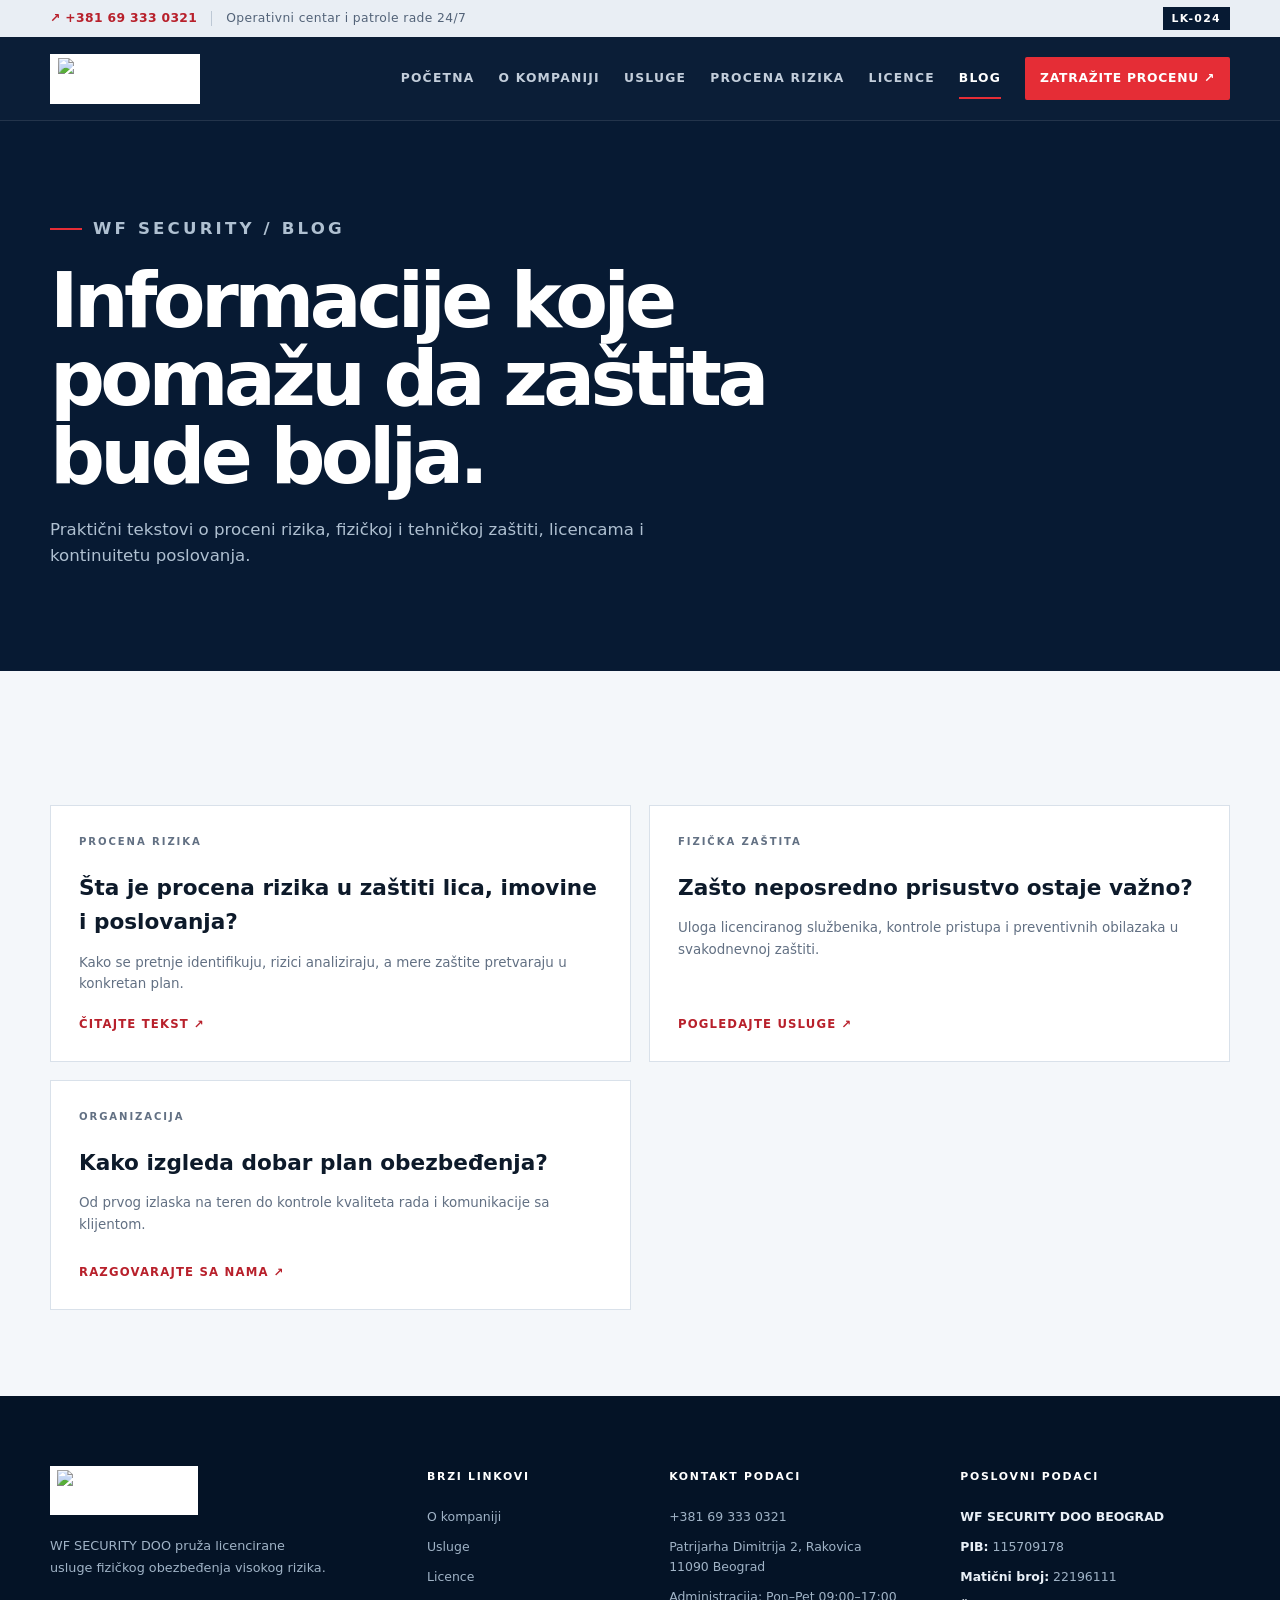
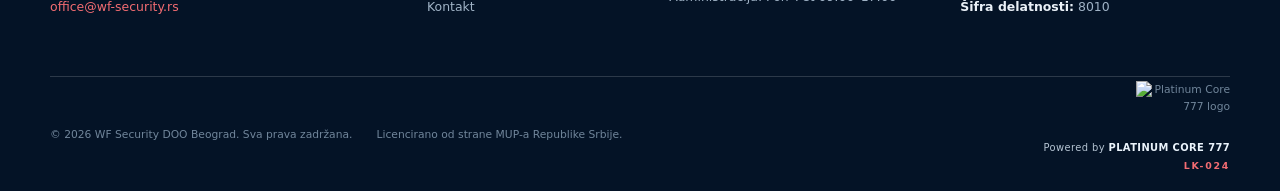
==== blog.html @ 1f1fc4d8 "Add files via upload" ====
<!doctype html>
<html lang="sr"><head><meta charset="utf-8"><meta name="viewport" content="width=device-width, initial-scale=1"><meta name="description" content="Blog WF SECURITY — praktične informacije o fizičkom obezbeđenju, proceni rizika i organizaciji zaštite."><link rel="canonical" href="https://wf-security.rs/blog.html"><title>Blog | WF SECURITY</title><link rel="icon" href="assets/wf-logo.jpg" type="image/jpeg"><link rel="stylesheet" href="styles.css"><script src="script.js" defer></script></head><body><div class="topline"><div class="shell topline-inner"><a href="tel:+381693330321" class="toplink">↗ +381 69 333 0321</a><span class="topline-separator"></span><span class="top-note">Operativni centar i patrole rade 24/7</span><span class="license-pill">LK-024</span></div></div><header class="site-header"><div class="shell nav-wrap"><a class="brand" href="index.html"><img src="assets/wf-logo.jpg" alt="WF Security logo"></a><button class="menu-toggle" type="button" aria-expanded="false" aria-controls="main-nav" aria-label="Otvori meni"><span></span><span></span><span></span></button><nav id="main-nav" class="main-nav" aria-label="Glavna navigacija"><a href="index.html">Početna</a><a href="index.html#o-nama">O kompaniji</a><a href="index.html#usluge">Usluge</a><a href="procena-rizika.html">Procena rizika</a><a href="licence.html">Licence</a><a class="active" href="blog.html">Blog</a><a class="nav-cta" href="index.html#kontakt">Zatražite procenu <span>↗</span></a></nav></div></header><main><section class="page-hero"><div class="shell"><p class="eyebrow"><span class="eyebrow-line"></span> WF SECURITY / BLOG</p><h1>Informacije koje pomažu da zaštita bude bolja.</h1><p>Praktični tekstovi o proceni rizika, fizičkoj i tehničkoj zaštiti, licencama i kontinuitetu poslovanja.</p></div></section><section class="content-page section-light"><div class="shell"><div class="blog-cards"><article class="blog-card"><p class="section-kicker">PROCENA RIZIKA</p><h2>Šta je procena rizika u zaštiti lica, imovine i poslovanja?</h2><p>Kako se pretnje identifikuju, rizici analiziraju, a mere zaštite pretvaraju u konkretan plan.</p><a href="blog/procena-rizika.html">Čitajte tekst ↗</a></article><article class="blog-card"><p class="section-kicker">FIZIČKA ZAŠTITA</p><h2>Zašto neposredno prisustvo ostaje važno?</h2><p>Uloga licenciranog službenika, kontrole pristupa i preventivnih obilazaka u svakodnevnoj zaštiti.</p><a href="index.html#usluge">Pogledajte usluge ↗</a></article><article class="blog-card"><p class="section-kicker">ORGANIZACIJA</p><h2>Kako izgleda dobar plan obezbeđenja?</h2><p>Od prvog izlaska na teren do kontrole kvaliteta rada i komunikacije sa klijentom.</p><a href="index.html#kontakt">Razgovarajte sa nama ↗</a></article></div></div></section></main><footer class="site-footer"><div class="shell footer-main"><div class="footer-brand"><img src="assets/wf-logo.jpg" alt="WF Security logo"><p>WF SECURITY DOO pruža licencirane usluge fizičkog obezbeđenja visokog rizika.</p><a href="mailto:office@wf-security.rs">office@wf-security.rs</a></div><div class="footer-col"><h3>Brzi linkovi</h3><a href="index.html#o-nama">O kompaniji</a><a href="index.html#usluge">Usluge</a><a href="licence.html">Licence</a><a href="index.html#kontakt">Kontakt</a></div><div class="footer-col"><h3>Kontakt podaci</h3><a href="tel:+381693330321">+381 69 333 0321</a><span>Patrijarha Dimitrija 2, Rakovica<br>11090 Beograd</span><span>Administracija: Pon–Pet 09:00–17:00</span></div><div class="footer-col footer-company"><h3>Poslovni podaci</h3><span><b>WF SECURITY DOO BEOGRAD</b></span><span><b>PIB:</b> 115709178</span><span><b>Matični broj:</b> 22196111</span><span><b>Šifra delatnosti:</b> 8010</span></div></div><div class="shell footer-bottom"><span>© 2026 WF Security DOO Beograd. Sva prava zadržana.</span><span>Licencirano od strane MUP-a Republike Srbije.</span><div class="platinum-credit"><img src="assets/platinum-core-777.png" alt="Platinum Core 777 logo"><span>Powered by <strong>PLATINUM CORE 777</strong></span><small>LK-024</small></div></div></footer></body></html>
---- styles.css ----
:root{--navy:#071a33;--navy-2:#0b2545;--blue:#2268a9;--blue-soft:#dceafa;--red:#e52d36;--red-dark:#b8202b;--ink:#0d1a2a;--muted:#627083;--line:#d9e1ea;--paper:#f4f7fa;--white:#fff;--shadow:0 22px 55px rgba(8,28,52,.14)}
*{box-sizing:border-box}html{scroll-behavior:smooth}body{margin:0;background:var(--paper);color:var(--ink);font-family:Inter,ui-sans-serif,system-ui,-apple-system,BlinkMacSystemFont,"Segoe UI",sans-serif;line-height:1.6}a{color:inherit;text-decoration:none}img{max-width:100%;display:block}.shell{width:min(1180px,calc(100% - 48px));margin:0 auto}.topline{background:#e9eef4;color:#45566a;font-size:.77rem;letter-spacing:.03em}.topline-inner{display:flex;align-items:center;min-height:37px;gap:14px}.toplink{color:var(--red-dark);font-weight:800}.top-icon{display:inline-flex;align-items:center;justify-content:center;width:17px;height:17px;border:1px solid currentColor;border-radius:50%;font-size:.68rem;transform:rotate(-45deg);margin-right:5px}.topline-separator{width:1px;height:15px;background:#bdc8d5}.top-note{color:#536378}.license-pill{margin-left:auto;background:var(--navy);color:#fff;padding:3px 9px;font-size:.68rem;font-weight:800;letter-spacing:.12em}.site-header{background:rgba(7,26,51,.98);color:#fff;position:sticky;top:0;z-index:20;border-bottom:1px solid rgba(255,255,255,.1)}.nav-wrap{min-height:83px;display:flex;align-items:center;justify-content:space-between;gap:24px}.brand{width:150px;display:flex;align-items:center}.brand img{width:150px;height:50px;object-fit:contain;background:#fff;padding:4px 8px}.main-nav{display:flex;align-items:center;gap:24px;font-size:.77rem;font-weight:800;letter-spacing:.1em;text-transform:uppercase}.main-nav a{color:#c3cedb;position:relative;padding:31px 0;white-space:nowrap}.main-nav a:hover,.main-nav a.active{color:#fff}.main-nav a.active:after{content:"";position:absolute;left:0;right:0;bottom:20px;height:2px;background:var(--red)}.main-nav .nav-cta{background:var(--red);color:#fff;padding:12px 15px;border-radius:2px;letter-spacing:.06em}.main-nav .nav-cta:hover{background:#f2494e}.main-nav .nav-cta:after{display:none}.menu-toggle{display:none;background:none;border:0;padding:8px}.menu-toggle span{display:block;width:25px;height:2px;background:#fff;margin:5px}.hero{min-height:680px;position:relative;display:flex;align-items:center;overflow:hidden;background:var(--navy);color:#fff}.hero-media{position:absolute;inset:0;background-image:url("assets/wf-radnik.jpg");background-size:cover;background-position:center 37%;filter:saturate(.72)}.hero-overlay{position:absolute;inset:0;background:linear-gradient(90deg,rgba(4,18,36,.98) 0%,rgba(5,23,44,.88) 39%,rgba(6,25,49,.63) 74%,rgba(6,25,49,.64) 100%),linear-gradient(0deg,rgba(4,19,37,.78),transparent 52%)}.hero-grid{position:relative;z-index:1;display:grid;grid-template-columns:minmax(0,1fr) 280px;gap:80px;align-items:end;padding:92px 0 98px}.hero-copy{max-width:730px}.eyebrow,.section-kicker{margin:0 0 19px;color:var(--red);font-size:.72rem;font-weight:900;letter-spacing:.19em;text-transform:uppercase}.eyebrow{color:#d5dfeb;display:flex;align-items:center;gap:11px}.eyebrow-line{width:32px;height:2px;background:var(--red)}.eyebrow-code{color:#f16d73;border-left:1px solid rgba(255,255,255,.35);padding-left:12px}.hero h1{font-size:clamp(2.8rem,6vw,5.6rem);line-height:1.02;letter-spacing:-.065em;margin:0 0 25px;font-weight:750;max-width:800px}.hero h1 strong{display:block;color:#fff;font-weight:750}.hero-lead{font-size:1.08rem;line-height:1.8;color:#dbe3ed;max-width:690px;margin:0 0 31px}.hero-actions{display:flex;gap:12px;flex-wrap:wrap}.button{display:inline-flex;align-items:center;justify-content:center;gap:13px;border:1px solid transparent;padding:14px 21px;font-weight:850;font-size:.79rem;letter-spacing:.05em;text-transform:uppercase;transition:transform .2s ease,background .2s ease,border .2s ease}.button:hover{transform:translateY(-2px)}.button-primary{background:var(--red);color:#fff;box-shadow:0 11px 25px rgba(229,45,54,.22)}.button-primary:hover{background:var(--red-dark)}.button-ghost{color:#fff;border-color:rgba(255,255,255,.35);background:rgba(255,255,255,.06)}.button-ghost:hover{border-color:#fff;background:rgba(255,255,255,.12)}.button-light{background:#fff;color:var(--navy)}.button-light:hover{background:#eaf1f8}.hero-trust{margin-top:32px;display:flex;align-items:center;gap:10px;color:#aebccc;font-size:.77rem;max-width:570px}.trust-dot,.status-dot{width:8px;height:8px;background:#3ecf8e;border-radius:50%;box-shadow:0 0 0 5px rgba(62,207,142,.12);flex:none}.hero-card{background:rgba(5,20,39,.64);border:1px solid rgba(255,255,255,.2);padding:25px;backdrop-filter:blur(7px);box-shadow:var(--shadow);align-self:end}.hero-card-top{display:flex;align-items:center;gap:9px;text-transform:uppercase;letter-spacing:.13em;font-size:.63rem;color:#b9c8d8;font-weight:850}.hero-card-code{margin-left:auto;color:#f2696f}.hero-card-number{font-size:1.45rem;line-height:1.1;margin:28px 0 8px;font-weight:800;letter-spacing:-.04em}.hero-card p{font-size:.83rem;color:#a8b7c7;line-height:1.6;margin:0 0 20px}.hero-card a{border-top:1px solid rgba(255,255,255,.2);padding-top:15px;display:flex;justify-content:space-between;color:#fff;font-weight:750;font-size:.76rem}.scroll-cue{position:absolute;z-index:2;bottom:26px;left:max(24px,calc((100vw - 1180px)/2));font-size:.68rem;letter-spacing:.14em;text-transform:uppercase;color:#aabaca;display:flex;align-items:center;gap:10px}.scroll-cue span{width:29px;height:1px;background:var(--red)}.section{padding:105px 0}.section-light{background:var(--paper)}.intro-grid{display:grid;grid-template-columns:.85fr 1.15fr;gap:100px}.section h2{font-size:clamp(2.1rem,4vw,3.75rem);line-height:1.07;letter-spacing:-.055em;margin:0;font-weight:770}.intro-copy{max-width:635px;color:var(--muted);font-size:1.01rem}.lead-copy{font-size:1.22rem;line-height:1.55;color:var(--ink);margin:0 0 18px}.intro-copy p{margin:0 0 22px}.text-link{font-size:.79rem;text-transform:uppercase;letter-spacing:.12em;color:var(--red-dark);font-weight:900;border-bottom:1px solid #f2a0a5;padding-bottom:6px}.stat-row{border-top:1px solid var(--line);display:grid;grid-template-columns:repeat(4,1fr);margin-top:80px;padding-top:25px}.stat{display:flex;flex-direction:column;gap:3px;border-right:1px solid var(--line);padding-left:26px}.stat:first-child{padding-left:0}.stat:last-child{border-right:0}.stat strong{font-size:2rem;line-height:1;font-weight:850;letter-spacing:-.05em;color:var(--navy)}.stat span{font-size:.68rem;text-transform:uppercase;letter-spacing:.12em;color:var(--muted)}.risk-banner{background:var(--red);color:#fff;position:relative;overflow:hidden}.risk-banner:after{content:"";position:absolute;width:430px;height:430px;border:1px solid rgba(255,255,255,.2);border-radius:50%;right:-165px;top:-190px;box-shadow:0 0 0 45px rgba(255,255,255,.04),0 0 0 90px rgba(255,255,255,.04)}.risk-banner-inner{position:relative;z-index:1;display:grid;grid-template-columns:75px 1fr auto;align-items:center;gap:30px;padding:52px 0}.risk-mark{border:1px solid rgba(255,255,255,.45);width:65px;height:65px;display:flex;flex-direction:column;align-items:center;justify-content:center}.risk-mark span{font-size:1.7rem;font-weight:800;line-height:1}.risk-mark small{font-size:.6rem;letter-spacing:.16em}.section-kicker-light{color:#ffb0b4}.risk-content h2{font-size:clamp(1.7rem,3vw,2.9rem);letter-spacing:-.04em;line-height:1.1;margin:0 0 10px}.risk-content p:last-child{max-width:725px;color:#ffe3e4;margin:0;font-size:.93rem}.section-dark{background:var(--navy);color:#fff}.services-section{padding-bottom:116px}.heading-light h2{color:#fff}.section-heading{display:flex;justify-content:space-between;gap:60px;align-items:end;margin-bottom:48px}.section-heading>p{max-width:380px;color:var(--muted);margin:0;font-size:.92rem}.heading-light>p{color:#9aadc2}.section h2 em{font-style:normal;color:var(--red)}.service-grid{display:grid;grid-template-columns:repeat(3,1fr);gap:14px}.service-card{min-height:310px;border:1px solid rgba(255,255,255,.16);padding:26px 26px 23px;position:relative;display:flex;flex-direction:column;background:rgba(255,255,255,.035);transition:transform .2s,border .2s,background .2s}.service-card:hover{transform:translateY(-5px);border-color:rgba(255,255,255,.42);background:rgba(255,255,255,.07)}.service-card-featured{background:linear-gradient(150deg,rgba(229,45,54,.95),rgba(181,28,37,.9));border-color:transparent}.service-card-outline{border-color:rgba(229,45,54,.72)}.service-number{position:absolute;right:20px;top:17px;color:#91a5ba;font-size:.69rem;letter-spacing:.12em}.service-card-featured .service-number{color:#ffd0d2}.service-icon{color:#77b5ed;font-size:1.55rem;margin:18px 0 25px}.service-card-featured .service-icon{color:#fff}.service-card h3{font-size:1.28rem;line-height:1.16;letter-spacing:-.03em;margin:0 0 12px;max-width:270px}.service-card p{color:#9caec1;font-size:.83rem;line-height:1.65;margin:0 0 18px}.service-card-featured p{color:#ffe8e8}.service-card a{margin-top:auto;border-top:1px solid rgba(255,255,255,.17);padding-top:15px;color:#fff;font-size:.7rem;font-weight:850;text-transform:uppercase;letter-spacing:.11em;display:flex;justify-content:space-between}.process-section{padding-bottom:118px}.process-grid{display:grid;grid-template-columns:repeat(4,1fr);border-top:1px solid var(--line)}.process-item{padding:25px 23px 0 0;border-right:1px solid var(--line);margin-right:23px}.process-item:last-child{border-right:0;margin-right:0}.process-item>span{font-size:.75rem;color:var(--red);font-weight:900;letter-spacing:.16em}.process-item h3{font-size:1.16rem;line-height:1.2;margin:32px 0 10px;letter-spacing:-.02em}.process-item p{color:var(--muted);font-size:.83rem;line-height:1.65;margin:0}.credentials-section{background:var(--navy-2);color:#fff}.credentials-grid{display:grid;grid-template-columns:.8fr 1.2fr;gap:100px;align-items:center}.credentials-copy h2{font-size:clamp(2.2rem,4vw,3.75rem);margin-bottom:22px}.credentials-copy>p:not(.section-kicker){color:#a9bbce;max-width:480px;margin:0 0 27px}.credential-list{border-top:1px solid rgba(255,255,255,.22)}.credential-row{display:grid;grid-template-columns:67px 1fr 28px;gap:20px;align-items:center;border-bottom:1px solid rgba(255,255,255,.22);padding:23px 0}.credential-badge{width:53px;height:53px;border:1px solid rgba(255,255,255,.3);display:flex;align-items:center;justify-content:center;color:#91c8f3;font-weight:850;font-size:.73rem}.credential-row h3{font-size:1.02rem;margin:0 0 5px}.credential-row p{font-size:.79rem;color:#9eb2c6;margin:0;line-height:1.55}.credential-row>a{font-size:1.2rem;color:#f1686f;text-align:right}.contact-section{padding-bottom:90px}.contact-grid{display:grid;grid-template-columns:.8fr 1.2fr;gap:100px}.contact-intro h2{font-size:clamp(2.2rem,4vw,3.7rem);margin-bottom:20px}.contact-intro>p:not(.section-kicker){color:var(--muted);max-width:400px}.contact-lines{margin-top:36px;border-top:1px solid var(--line)}.contact-lines>a,.contact-lines>div{display:block;padding:15px 0;border-bottom:1px solid var(--line);font-size:.95rem}.contact-lines span{display:block;color:var(--muted);text-transform:uppercase;font-size:.66rem;font-weight:900;letter-spacing:.13em;margin-bottom:4px}.contact-form{background:#fff;padding:34px;box-shadow:var(--shadow)}.form-row{display:grid;grid-template-columns:1fr 1fr;gap:18px}.contact-form label{display:block;font-size:.72rem;font-weight:850;text-transform:uppercase;letter-spacing:.1em;margin-bottom:18px}.contact-form input,.contact-form textarea{display:block;width:100%;border:0;border-bottom:1px solid #cbd5df;background:#fff;padding:12px 0 11px;font:inherit;font-size:.96rem;outline:none;color:var(--ink);resize:vertical}.contact-form input:focus,.contact-form textarea:focus{border-bottom-color:var(--red)}.form-footer{display:flex;align-items:end;justify-content:space-between;gap:20px;margin-top:8px}.form-note{font-size:.7rem;color:var(--muted);max-width:260px;line-height:1.5;margin:0}.form-status{color:var(--red-dark);font-size:.77rem;margin:16px 0 0}.blog-strip{background:var(--red);color:#fff}.blog-strip-inner{display:flex;justify-content:space-between;align-items:center;gap:30px;padding:50px 0}.blog-strip h2{font-size:clamp(1.8rem,3vw,2.8rem);line-height:1.1;margin:0;letter-spacing:-.05em}.site-footer{background:#041326;color:#fff}.footer-main{display:grid;grid-template-columns:1.35fr .8fr 1fr 1.1fr;gap:46px;padding:70px 0 58px}.footer-brand img{width:148px;height:49px;object-fit:contain;background:#fff;padding:4px 7px;margin-bottom:20px}.footer-brand p{color:#a0b3c6;font-size:.8rem;line-height:1.7;max-width:280px;margin:0 0 14px}.footer-brand>a{color:#f36c72;font-size:.78rem}.footer-col{display:flex;flex-direction:column;align-items:flex-start;gap:10px}.footer-col h3{font-size:.68rem;letter-spacing:.16em;text-transform:uppercase;margin:2px 0 11px;color:#fff}.footer-col>a,.footer-col>span{color:#a0b3c6;font-size:.78rem;line-height:1.6}.footer-col>a:hover{color:#fff}.footer-col b{color:#e9f0f7;font-weight:650}.footer-24{color:#62c994!important}.footer-bottom{min-height:115px;border-top:1px solid rgba(255,255,255,.16);display:flex;align-items:center;gap:24px;color:#71869b;font-size:.67rem;position:relative;padding-right:265px}.platinum-credit{position:absolute;right:0;bottom:18px;width:225px;display:flex;flex-direction:column;align-items:flex-end;text-align:right;gap:3px}.platinum-credit img{width:94px;height:56px;object-fit:contain;object-position:right center}.platinum-credit span{font-size:.62rem;letter-spacing:.04em;color:#b5c4d2}.platinum-credit strong{color:#eaf3fb;font-weight:850}.platinum-credit small{font-size:.59rem;letter-spacing:.18em;color:#f36c72;font-weight:900}.page-hero{background:var(--navy);color:#fff;padding:95px 0 85px}.page-hero h1{font-size:clamp(2.7rem,6vw,5.3rem);line-height:1.02;letter-spacing:-.06em;max-width:800px;margin:0 0 20px}.page-hero p{color:#afc0d1;max-width:650px;font-size:1.04rem}.content-page{padding:86px 0}.content-grid{display:grid;grid-template-columns:1.2fr .8fr;gap:70px}.content-copy h2{font-size:2.1rem;line-height:1.1;margin:0 0 15px}.content-copy h3{font-size:1.3rem;margin-top:40px}.content-copy p,.content-copy li{color:var(--muted);font-size:1rem}.content-copy ul{padding-left:21px}.side-card{background:#fff;padding:28px;box-shadow:var(--shadow);align-self:start}.side-card h3{margin:0 0 16px;font-size:1.12rem}.side-card p,.side-card a{font-size:.83rem;color:var(--muted)}.side-card a{display:block;color:var(--red-dark);font-weight:800;margin-top:10px}.blog-cards{display:grid;grid-template-columns:repeat(2,1fr);gap:18px;margin-top:48px}.blog-card{background:#fff;border:1px solid var(--line);padding:28px;min-height:230px;display:flex;flex-direction:column}.blog-card .section-kicker{font-size:.63rem}.blog-card h2{font-size:1.35rem;margin:0 0 12px}.blog-card p{color:var(--muted);font-size:.84rem;margin:0 0 20px}.blog-card a{margin-top:auto;color:var(--red-dark);font-size:.73rem;text-transform:uppercase;letter-spacing:.1em;font-weight:900}
@media (max-width:960px){.main-nav{gap:14px}.main-nav a{font-size:.67rem}.hero-grid{gap:35px}.footer-main{grid-template-columns:1.3fr 1fr 1fr}.footer-company{grid-column:2}.intro-grid,.credentials-grid,.contact-grid{gap:52px}.service-grid{grid-template-columns:repeat(2,1fr)}}
@media (max-width:760px){.shell{width:min(100% - 32px,560px)}.topline-inner{flex-wrap:wrap;padding:8px 0;gap:7px;font-size:.65rem}.topline-separator,.top-note:nth-of-type(2){display:none}.license-pill{margin-left:auto}.nav-wrap{min-height:70px}.brand,.brand img{width:128px}.brand img{height:43px}.menu-toggle{display:block}.main-nav{display:none;position:absolute;left:0;right:0;top:70px;background:var(--navy);padding:9px 16px 18px;flex-direction:column;align-items:stretch;gap:0;box-shadow:0 18px 35px rgba(0,0,0,.22)}.main-nav.open{display:flex}.main-nav a{padding:13px 4px;font-size:.72rem}.main-nav a.active:after{display:none}.main-nav .nav-cta{text-align:center;margin-top:7px}.hero{min-height:740px}.hero-grid{grid-template-columns:1fr;padding:80px 0 85px;gap:36px}.hero h1{font-size:clamp(2.55rem,12vw,4.2rem)}.hero-lead{font-size:.95rem}.hero-card{max-width:310px}.scroll-cue{left:16px}.section{padding:74px 0}.intro-grid,.credentials-grid,.contact-grid{grid-template-columns:1fr;gap:38px}.stat-row{grid-template-columns:1fr 1fr;gap:20px;margin-top:55px}.stat{border-right:0;border-left:1px solid var(--line);padding-left:17px}.stat:first-child{border-left:0;padding-left:0}.risk-banner-inner{grid-template-columns:1fr;gap:18px;padding:40px 0}.risk-mark{width:51px;height:51px}.risk-banner .button{justify-self:start}.section-heading{display:block;margin-bottom:30px}.section-heading>p{margin-top:18px}.service-grid{grid-template-columns:1fr}.service-card{min-height:275px}.process-grid{grid-template-columns:1fr 1fr}.process-item{border-right:0;border-bottom:1px solid var(--line);padding:20px 15px 23px 0;margin:0}.process-item:nth-child(odd){border-right:1px solid var(--line);margin-right:16px}.credentials-copy .button{margin-top:8px}.form-row{grid-template-columns:1fr;gap:0}.contact-form{padding:23px}.form-footer{display:block}.form-footer .button{margin-top:18px}.blog-strip-inner{display:block;padding:40px 0}.blog-strip .button{margin-top:25px}.footer-main{grid-template-columns:1fr 1fr;gap:37px 25px;padding:54px 0 40px}.footer-brand{grid-column:1/-1}.footer-company{grid-column:auto}.footer-bottom{display:block;padding:22px 0 150px;line-height:1.8}.platinum-credit{right:0;bottom:25px}.content-grid{grid-template-columns:1fr;gap:35px}.blog-cards{grid-template-columns:1fr}}
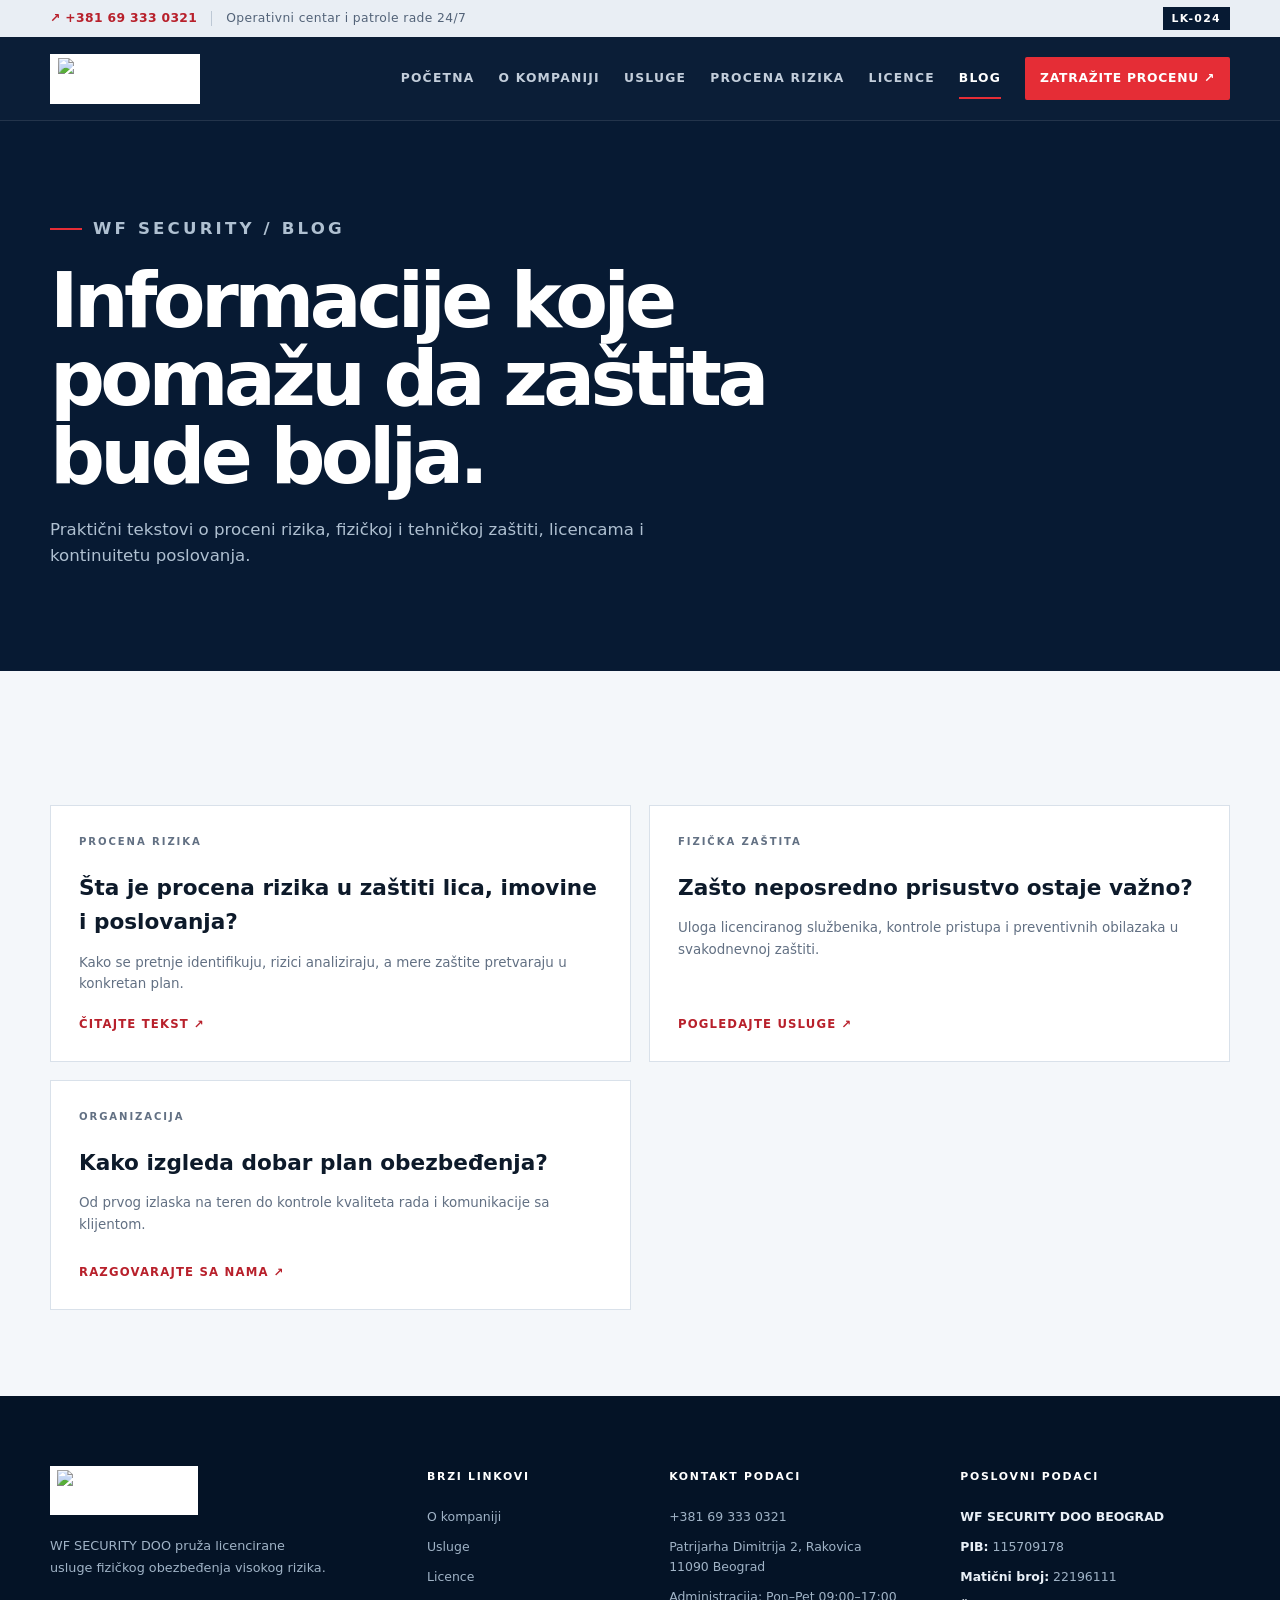
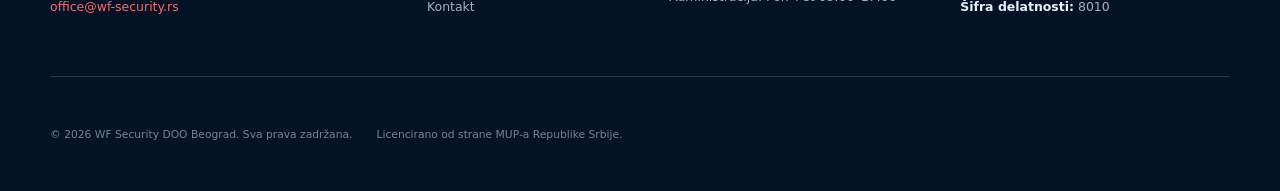
==== commit 50a704b5: "LK-024: finalize WF SECURITY website and Platinum Core branding" ====
--- a/blog.html
+++ b/blog.html
@@ -1,2 +1,2 @@
 <!doctype html>
-<html lang="sr"><head><meta charset="utf-8"><meta name="viewport" content="width=device-width, initial-scale=1"><meta name="description" content="Blog WF SECURITY — praktične informacije o fizičkom obezbeđenju, proceni rizika i organizaciji zaštite."><link rel="canonical" href="https://wf-security.rs/blog.html"><title>Blog | WF SECURITY</title><link rel="icon" href="assets/wf-logo.jpg" type="image/jpeg"><link rel="stylesheet" href="styles.css"><script src="script.js" defer></script></head><body><div class="topline"><div class="shell topline-inner"><a href="tel:+381693330321" class="toplink">↗ +381 69 333 0321</a><span class="topline-separator"></span><span class="top-note">Operativni centar i patrole rade 24/7</span><span class="license-pill">LK-024</span></div></div><header class="site-header"><div class="shell nav-wrap"><a class="brand" href="index.html"><img src="assets/wf-logo.jpg" alt="WF Security logo"></a><button class="menu-toggle" type="button" aria-expanded="false" aria-controls="main-nav" aria-label="Otvori meni"><span></span><span></span><span></span></button><nav id="main-nav" class="main-nav" aria-label="Glavna navigacija"><a href="index.html">Početna</a><a href="index.html#o-nama">O kompaniji</a><a href="index.html#usluge">Usluge</a><a href="procena-rizika.html">Procena rizika</a><a href="licence.html">Licence</a><a class="active" href="blog.html">Blog</a><a class="nav-cta" href="index.html#kontakt">Zatražite procenu <span>↗</span></a></nav></div></header><main><section class="page-hero"><div class="shell"><p class="eyebrow"><span class="eyebrow-line"></span> WF SECURITY / BLOG</p><h1>Informacije koje pomažu da zaštita bude bolja.</h1><p>Praktični tekstovi o proceni rizika, fizičkoj i tehničkoj zaštiti, licencama i kontinuitetu poslovanja.</p></div></section><section class="content-page section-light"><div class="shell"><div class="blog-cards"><article class="blog-card"><p class="section-kicker">PROCENA RIZIKA</p><h2>Šta je procena rizika u zaštiti lica, imovine i poslovanja?</h2><p>Kako se pretnje identifikuju, rizici analiziraju, a mere zaštite pretvaraju u konkretan plan.</p><a href="blog/procena-rizika.html">Čitajte tekst ↗</a></article><article class="blog-card"><p class="section-kicker">FIZIČKA ZAŠTITA</p><h2>Zašto neposredno prisustvo ostaje važno?</h2><p>Uloga licenciranog službenika, kontrole pristupa i preventivnih obilazaka u svakodnevnoj zaštiti.</p><a href="index.html#usluge">Pogledajte usluge ↗</a></article><article class="blog-card"><p class="section-kicker">ORGANIZACIJA</p><h2>Kako izgleda dobar plan obezbeđenja?</h2><p>Od prvog izlaska na teren do kontrole kvaliteta rada i komunikacije sa klijentom.</p><a href="index.html#kontakt">Razgovarajte sa nama ↗</a></article></div></div></section></main><footer class="site-footer"><div class="shell footer-main"><div class="footer-brand"><img src="assets/wf-logo.jpg" alt="WF Security logo"><p>WF SECURITY DOO pruža licencirane usluge fizičkog obezbeđenja visokog rizika.</p><a href="mailto:office@wf-security.rs">office@wf-security.rs</a></div><div class="footer-col"><h3>Brzi linkovi</h3><a href="index.html#o-nama">O kompaniji</a><a href="index.html#usluge">Usluge</a><a href="licence.html">Licence</a><a href="index.html#kontakt">Kontakt</a></div><div class="footer-col"><h3>Kontakt podaci</h3><a href="tel:+381693330321">+381 69 333 0321</a><span>Patrijarha Dimitrija 2, Rakovica<br>11090 Beograd</span><span>Administracija: Pon–Pet 09:00–17:00</span></div><div class="footer-col footer-company"><h3>Poslovni podaci</h3><span><b>WF SECURITY DOO BEOGRAD</b></span><span><b>PIB:</b> 115709178</span><span><b>Matični broj:</b> 22196111</span><span><b>Šifra delatnosti:</b> 8010</span></div></div><div class="shell footer-bottom"><span>© 2026 WF Security DOO Beograd. Sva prava zadržana.</span><span>Licencirano od strane MUP-a Republike Srbije.</span><div class="platinum-credit"><img src="assets/platinum-core-777.png" alt="Platinum Core 777 logo"><span>Powered by <strong>PLATINUM CORE 777</strong></span><small>LK-024</small></div></div></footer></body></html>
+<html lang="sr"><head><meta charset="utf-8"><meta name="viewport" content="width=device-width, initial-scale=1"><meta name="description" content="Blog WF SECURITY — praktične informacije o fizičkom obezbeđenju, proceni rizika i organizaciji zaštite."><link rel="canonical" href="https://wf-security.rs/blog.html"><title>Blog | WF SECURITY</title><link rel="icon" href="assets/wf-logo.jpg" type="image/jpeg"><link rel="stylesheet" href="styles.css"><link rel="stylesheet" href="styles-extra.css"><script src="script.js" defer></script></head><body><div class="topline"><div class="shell topline-inner"><a href="tel:+381693330321" class="toplink">↗ +381 69 333 0321</a><span class="topline-separator"></span><span class="top-note">Operativni centar i patrole rade 24/7</span><span class="license-pill">LK-024</span></div></div><header class="site-header"><div class="shell nav-wrap"><a class="brand" href="index.html"><img src="assets/wf-logo.jpg" alt="WF Security logo"></a><button class="menu-toggle" type="button" aria-expanded="false" aria-controls="main-nav" aria-label="Otvori meni"><span></span><span></span><span></span></button><nav id="main-nav" class="main-nav" aria-label="Glavna navigacija"><a href="index.html">Početna</a><a href="index.html#o-nama">O kompaniji</a><a href="index.html#usluge">Usluge</a><a href="procena-rizika.html">Procena rizika</a><a href="licence.html">Licence</a><a class="active" href="blog.html">Blog</a><a class="nav-cta" href="index.html#kontakt">Zatražite procenu <span>↗</span></a></nav></div></header><main><section class="page-hero"><div class="shell"><p class="eyebrow"><span class="eyebrow-line"></span> WF SECURITY / BLOG</p><h1>Informacije koje pomažu da zaštita bude bolja.</h1><p>Praktični tekstovi o proceni rizika, fizičkoj i tehničkoj zaštiti, licencama i kontinuitetu poslovanja.</p></div></section><section class="content-page section-light"><div class="shell"><div class="blog-cards"><article class="blog-card"><p class="section-kicker">PROCENA RIZIKA</p><h2>Šta je procena rizika u zaštiti lica, imovine i poslovanja?</h2><p>Kako se pretnje identifikuju, rizici analiziraju, a mere zaštite pretvaraju u konkretan plan.</p><a href="blog/procena-rizika.html">Čitajte tekst ↗</a></article><article class="blog-card"><p class="section-kicker">FIZIČKA ZAŠTITA</p><h2>Zašto neposredno prisustvo ostaje važno?</h2><p>Uloga licenciranog službenika, kontrole pristupa i preventivnih obilazaka u svakodnevnoj zaštiti.</p><a href="index.html#usluge">Pogledajte usluge ↗</a></article><article class="blog-card"><p class="section-kicker">ORGANIZACIJA</p><h2>Kako izgleda dobar plan obezbeđenja?</h2><p>Od prvog izlaska na teren do kontrole kvaliteta rada i komunikacije sa klijentom.</p><a href="index.html#kontakt">Razgovarajte sa nama ↗</a></article></div></div></section></main><footer class="site-footer"><div class="shell footer-main"><div class="footer-brand"><img src="assets/wf-logo.jpg" alt="WF Security logo"><p>WF SECURITY DOO pruža licencirane usluge fizičkog obezbeđenja visokog rizika.</p><a href="mailto:office@wf-security.rs">office@wf-security.rs</a></div><div class="footer-col"><h3>Brzi linkovi</h3><a href="index.html#o-nama">O kompaniji</a><a href="index.html#usluge">Usluge</a><a href="licence.html">Licence</a><a href="index.html#kontakt">Kontakt</a></div><div class="footer-col"><h3>Kontakt podaci</h3><a href="tel:+381693330321">+381 69 333 0321</a><span>Patrijarha Dimitrija 2, Rakovica<br>11090 Beograd</span><span>Administracija: Pon–Pet 09:00–17:00</span></div><div class="footer-col footer-company"><h3>Poslovni podaci</h3><span><b>WF SECURITY DOO BEOGRAD</b></span><span><b>PIB:</b> 115709178</span><span><b>Matični broj:</b> 22196111</span><span><b>Šifra delatnosti:</b> 8010</span></div></div><div class="shell footer-bottom"><span>© 2026 WF Security DOO Beograd. Sva prava zadržana.</span><span>Licencirano od strane MUP-a Republike Srbije.</span><div class="platinum-credit"><img src="assets/platinum-core-777.png" alt="Platinum Core 777 logo"><span>Powered by <strong>PLATINUM CORE 777</strong></span><small>LK-024</small></div></div></footer></body></html>
--- a/styles-extra.css
+++ b/styles-extra.css
@@ -0,0 +1,41 @@
+/* LK-024 branded visual layer */
+.platinum-credit{display:none!important}
+.platinum-signal{margin-left:6px;color:#7f8da0;font-size:.68rem;font-weight:800;letter-spacing:.08em;text-transform:uppercase;white-space:nowrap}
+.hero-media{background-image:url("assets/hero-desktop.png");background-position:center center}
+.visual-proof-section{padding-top:96px;padding-bottom:76px}
+.visual-proof-grid{display:grid;grid-template-columns:1.25fr .9fr .9fr;gap:18px;margin-top:42px}
+.visual-proof-card{min-height:360px;position:relative;overflow:hidden;background:var(--navy);border-radius:2px;box-shadow:var(--shadow)}
+.visual-proof-card-large{min-height:430px}
+.visual-proof-card img{width:100%;height:100%;min-height:360px;object-fit:cover;transition:transform .55s ease,filter .55s ease}
+.visual-proof-card-large img{min-height:430px}
+.visual-proof-card:hover img{transform:scale(1.04);filter:saturate(1.08)}
+.visual-proof-card:after{content:"";position:absolute;inset:35% 0 0;background:linear-gradient(transparent,rgba(4,18,36,.94))}
+.visual-proof-caption{position:absolute;z-index:1;left:24px;right:20px;bottom:22px;display:flex;align-items:flex-start;gap:14px;color:#fff}
+.visual-proof-caption>span{color:var(--red);font-size:.78rem;font-weight:900;letter-spacing:.14em}
+.visual-proof-caption strong{display:block;font-size:1.08rem;line-height:1.2}
+.visual-proof-caption small{display:block;margin-top:6px;color:#d0d9e4;font-size:.82rem;line-height:1.45}
+.visual-proof-brand{display:flex;align-items:center;justify-content:center;gap:14px;margin-top:28px;color:#627083;font-size:.82rem;letter-spacing:.04em}
+.visual-proof-brand img{width:48px;height:35px;object-fit:contain;opacity:.86}
+.home-footer-bottom{display:grid!important;grid-template-columns:1fr 1fr;align-items:center;gap:40px;padding:30px 0!important;min-height:150px}
+.home-footer-credit{display:flex;align-items:center;gap:14px;color:#fff;text-transform:uppercase;font-size:.78rem;letter-spacing:.08em}
+.home-footer-credit img{width:62px;height:46px;object-fit:contain}
+.home-footer-credit strong{display:block;color:#ff6a70;font-size:.82rem}
+.home-footer-credit small{display:block;color:#8595a7;font-size:.68rem;letter-spacing:.18em;margin-top:4px}
+.home-footer-company{justify-self:end;text-align:right;color:#aab8c7;font-size:.74rem;line-height:1.7}
+.home-footer-company strong{display:block;color:#fff;font-size:.82rem}
+@media (max-width:900px){
+  .platinum-signal{display:none}
+  .visual-proof-grid{grid-template-columns:1fr 1fr}
+  .visual-proof-card-large{grid-column:1/-1;min-height:390px}
+  .visual-proof-card-large img{min-height:390px}
+}
+@media (max-width:620px){
+  .hero-media{background-image:url("assets/hero-mobile.png");background-position:center top}
+  .visual-proof-section{padding-top:68px;padding-bottom:56px}
+  .visual-proof-grid{grid-template-columns:1fr;gap:14px;margin-top:28px}
+  .visual-proof-card,.visual-proof-card-large{min-height:320px}
+  .visual-proof-card img,.visual-proof-card-large img{min-height:320px}
+  .visual-proof-brand{align-items:flex-start;text-align:center;font-size:.75rem}
+  .home-footer-bottom{grid-template-columns:1fr;gap:22px}
+  .home-footer-company{justify-self:start;text-align:left}
+}
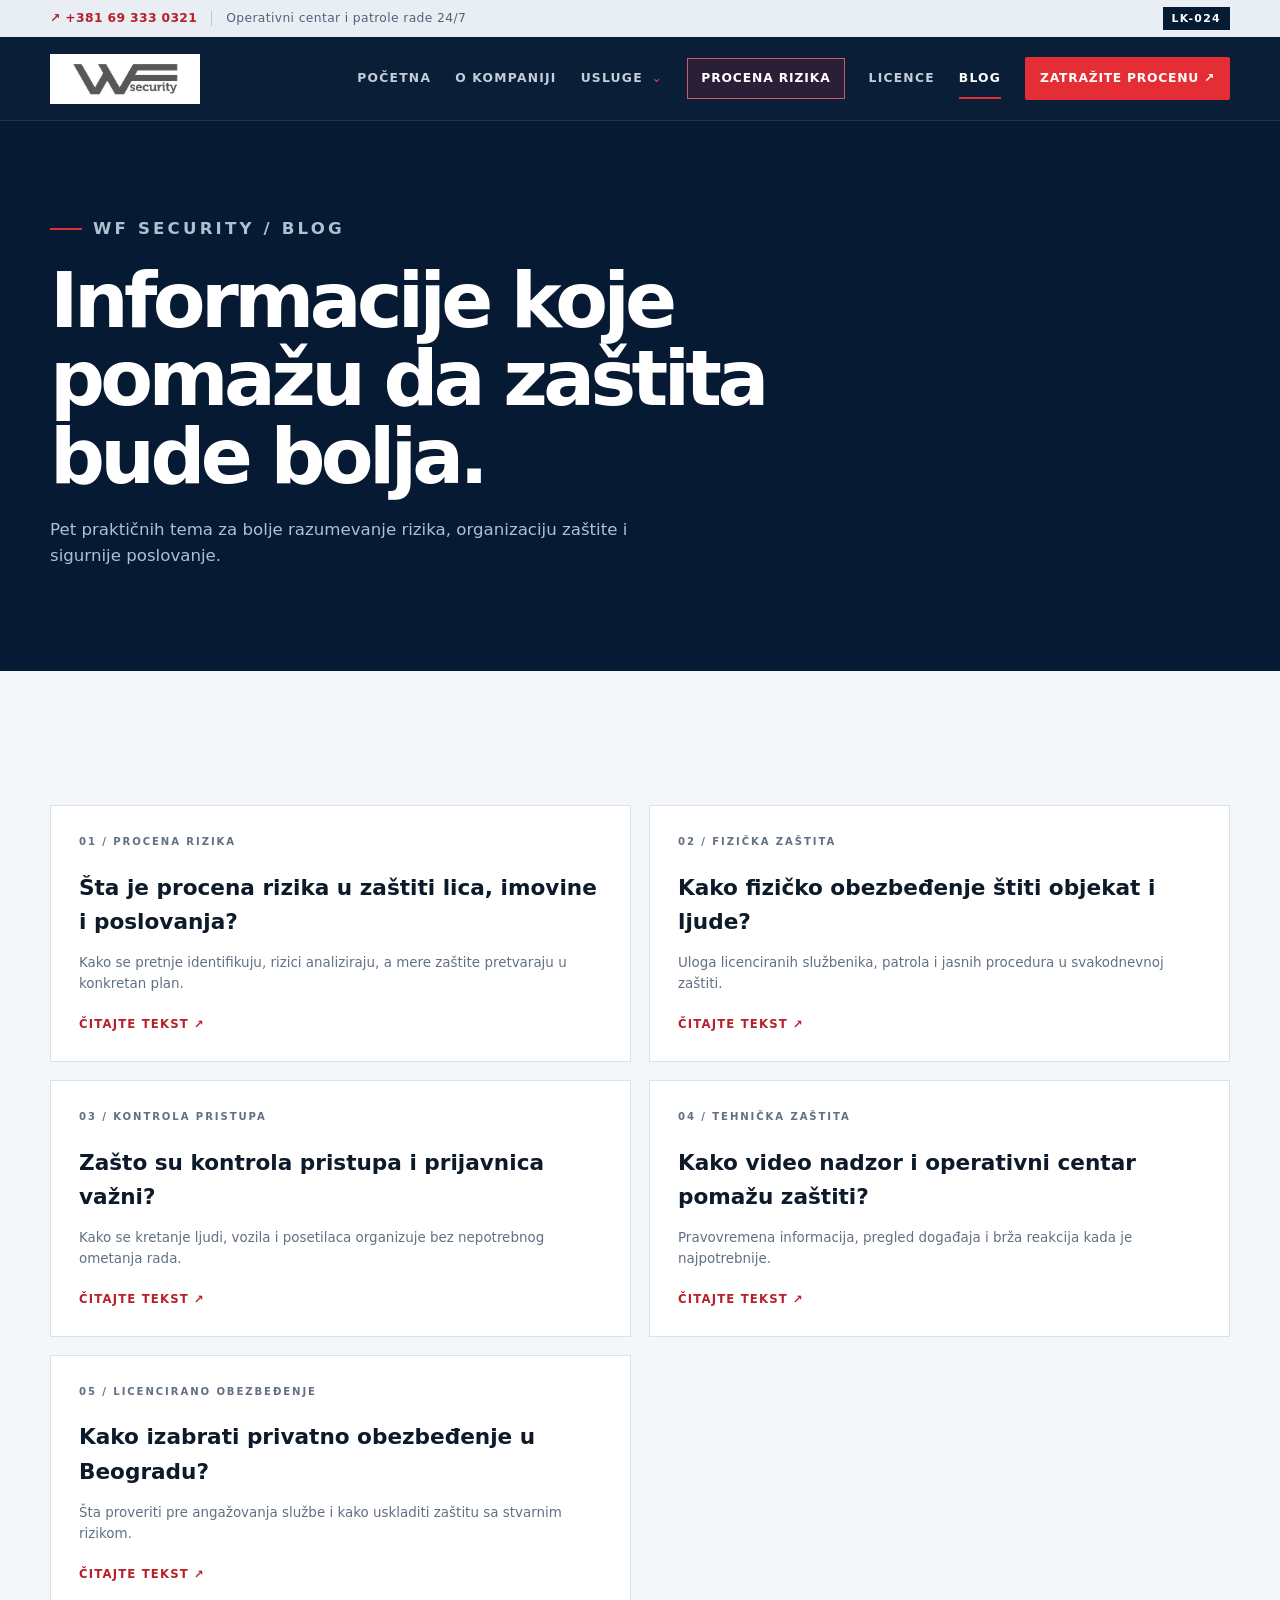
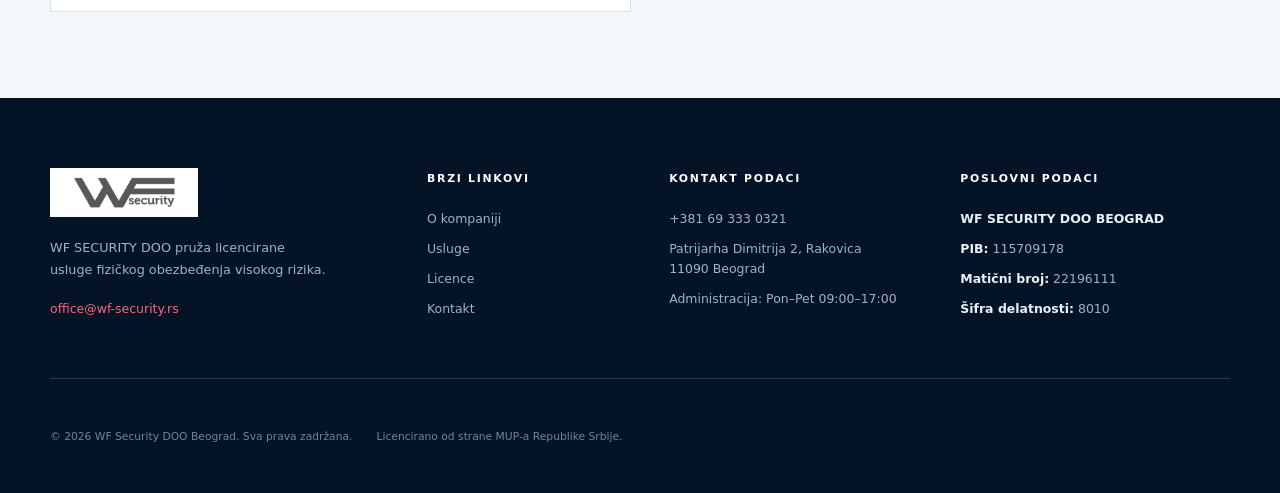
==== commit e4ad69d1: "LK-024: add services menu and SEO blog pages" ====
--- a/blog.html
+++ b/blog.html
@@ -1,2 +1,29 @@
 <!doctype html>
-<html lang="sr"><head><meta charset="utf-8"><meta name="viewport" content="width=device-width, initial-scale=1"><meta name="description" content="Blog WF SECURITY — praktične informacije o fizičkom obezbeđenju, proceni rizika i organizaciji zaštite."><link rel="canonical" href="https://wf-security.rs/blog.html"><title>Blog | WF SECURITY</title><link rel="icon" href="assets/wf-logo.jpg" type="image/jpeg"><link rel="stylesheet" href="styles.css"><link rel="stylesheet" href="styles-extra.css"><script src="script.js" defer></script></head><body><div class="topline"><div class="shell topline-inner"><a href="tel:+381693330321" class="toplink">↗ +381 69 333 0321</a><span class="topline-separator"></span><span class="top-note">Operativni centar i patrole rade 24/7</span><span class="license-pill">LK-024</span></div></div><header class="site-header"><div class="shell nav-wrap"><a class="brand" href="index.html"><img src="assets/wf-logo.jpg" alt="WF Security logo"></a><button class="menu-toggle" type="button" aria-expanded="false" aria-controls="main-nav" aria-label="Otvori meni"><span></span><span></span><span></span></button><nav id="main-nav" class="main-nav" aria-label="Glavna navigacija"><a href="index.html">Početna</a><a href="index.html#o-nama">O kompaniji</a><a href="index.html#usluge">Usluge</a><a href="procena-rizika.html">Procena rizika</a><a href="licence.html">Licence</a><a class="active" href="blog.html">Blog</a><a class="nav-cta" href="index.html#kontakt">Zatražite procenu <span>↗</span></a></nav></div></header><main><section class="page-hero"><div class="shell"><p class="eyebrow"><span class="eyebrow-line"></span> WF SECURITY / BLOG</p><h1>Informacije koje pomažu da zaštita bude bolja.</h1><p>Praktični tekstovi o proceni rizika, fizičkoj i tehničkoj zaštiti, licencama i kontinuitetu poslovanja.</p></div></section><section class="content-page section-light"><div class="shell"><div class="blog-cards"><article class="blog-card"><p class="section-kicker">PROCENA RIZIKA</p><h2>Šta je procena rizika u zaštiti lica, imovine i poslovanja?</h2><p>Kako se pretnje identifikuju, rizici analiziraju, a mere zaštite pretvaraju u konkretan plan.</p><a href="blog/procena-rizika.html">Čitajte tekst ↗</a></article><article class="blog-card"><p class="section-kicker">FIZIČKA ZAŠTITA</p><h2>Zašto neposredno prisustvo ostaje važno?</h2><p>Uloga licenciranog službenika, kontrole pristupa i preventivnih obilazaka u svakodnevnoj zaštiti.</p><a href="index.html#usluge">Pogledajte usluge ↗</a></article><article class="blog-card"><p class="section-kicker">ORGANIZACIJA</p><h2>Kako izgleda dobar plan obezbeđenja?</h2><p>Od prvog izlaska na teren do kontrole kvaliteta rada i komunikacije sa klijentom.</p><a href="index.html#kontakt">Razgovarajte sa nama ↗</a></article></div></div></section></main><footer class="site-footer"><div class="shell footer-main"><div class="footer-brand"><img src="assets/wf-logo.jpg" alt="WF Security logo"><p>WF SECURITY DOO pruža licencirane usluge fizičkog obezbeđenja visokog rizika.</p><a href="mailto:office@wf-security.rs">office@wf-security.rs</a></div><div class="footer-col"><h3>Brzi linkovi</h3><a href="index.html#o-nama">O kompaniji</a><a href="index.html#usluge">Usluge</a><a href="licence.html">Licence</a><a href="index.html#kontakt">Kontakt</a></div><div class="footer-col"><h3>Kontakt podaci</h3><a href="tel:+381693330321">+381 69 333 0321</a><span>Patrijarha Dimitrija 2, Rakovica<br>11090 Beograd</span><span>Administracija: Pon–Pet 09:00–17:00</span></div><div class="footer-col footer-company"><h3>Poslovni podaci</h3><span><b>WF SECURITY DOO BEOGRAD</b></span><span><b>PIB:</b> 115709178</span><span><b>Matični broj:</b> 22196111</span><span><b>Šifra delatnosti:</b> 8010</span></div></div><div class="shell footer-bottom"><span>© 2026 WF Security DOO Beograd. Sva prava zadržana.</span><span>Licencirano od strane MUP-a Republike Srbije.</span><div class="platinum-credit"><img src="assets/platinum-core-777.png" alt="Platinum Core 777 logo"><span>Powered by <strong>PLATINUM CORE 777</strong></span><small>LK-024</small></div></div></footer></body></html>
+<html lang="sr">
+<head>
+  <meta charset="utf-8">
+  <meta name="viewport" content="width=device-width, initial-scale=1">
+  <meta name="description" content="WF SECURITY blog: procena rizika, fizičko obezbeđenje, kontrola pristupa, video nadzor i licencirano privatno obezbeđenje u Beogradu.">
+  <link rel="canonical" href="https://wf-security.rs/blog.html">
+  <title>Blog | WF SECURITY Beograd</title>
+  <link rel="icon" href="assets/wf-logo.jpg" type="image/jpeg">
+  <link rel="stylesheet" href="styles.css">
+  <link rel="stylesheet" href="styles-extra.css">
+  <script src="script.js" defer></script>
+</head>
+<body>
+  <div class="topline"><div class="shell topline-inner"><a href="tel:+381693330321" class="toplink">↗ +381 69 333 0321</a><span class="topline-separator"></span><span class="top-note">Operativni centar i patrole rade 24/7</span><span class="license-pill">LK-024</span></div></div>
+  <header class="site-header"><div class="shell nav-wrap"><a class="brand" href="index.html"><img src="assets/wf-logo.jpg" alt="WF Security logo"></a><button class="menu-toggle" type="button" aria-expanded="false" aria-controls="main-nav" aria-label="Otvori meni"><span></span><span></span><span></span></button><nav id="main-nav" class="main-nav" aria-label="Glavna navigacija"><a href="index.html">Početna</a><a href="index.html#o-nama">O kompaniji</a><details class="nav-dropdown"><summary>Usluge <span>⌄</span></summary><div class="nav-dropdown-menu"><a href="usluge.html#diskretna-zastita">Diskretna zaštita lica</a><a href="usluge.html#zastita-objekta">Zaštita objekta</a><a href="usluge.html#operativni-nadzor">Operativni nadzor</a></div></details><a class="nav-risk" href="procena-rizika.html">Procena rizika</a><a href="licence.html">Licence</a><a class="active" href="blog.html">Blog</a><a class="nav-cta" href="index.html#kontakt">Zatražite procenu <span>↗</span></a></nav></div></header>
+  <main>
+    <section class="page-hero"><div class="shell"><p class="eyebrow"><span class="eyebrow-line"></span> WF SECURITY / BLOG</p><h1>Informacije koje pomažu da zaštita bude bolja.</h1><p>Pet praktičnih tema za bolje razumevanje rizika, organizaciju zaštite i sigurnije poslovanje.</p></div></section>
+    <section class="content-page section-light"><div class="shell"><div class="blog-cards">
+      <article class="blog-card"><p class="section-kicker">01 / PROCENA RIZIKA</p><h2>Šta je procena rizika u zaštiti lica, imovine i poslovanja?</h2><p>Kako se pretnje identifikuju, rizici analiziraju, a mere zaštite pretvaraju u konkretan plan.</p><a href="blog/procena-rizika.html">Čitajte tekst ↗</a></article>
+      <article class="blog-card"><p class="section-kicker">02 / FIZIČKA ZAŠTITA</p><h2>Kako fizičko obezbeđenje štiti objekat i ljude?</h2><p>Uloga licenciranih službenika, patrola i jasnih procedura u svakodnevnoj zaštiti.</p><a href="blog/fizicko-obezbedjenje.html">Čitajte tekst ↗</a></article>
+      <article class="blog-card"><p class="section-kicker">03 / KONTROLA PRISTUPA</p><h2>Zašto su kontrola pristupa i prijavnica važni?</h2><p>Kako se kretanje ljudi, vozila i posetilaca organizuje bez nepotrebnog ometanja rada.</p><a href="blog/kontrola-pristupa.html">Čitajte tekst ↗</a></article>
+      <article class="blog-card"><p class="section-kicker">04 / TEHNIČKA ZAŠTITA</p><h2>Kako video nadzor i operativni centar pomažu zaštiti?</h2><p>Pravovremena informacija, pregled događaja i brža reakcija kada je najpotrebnije.</p><a href="blog/video-nadzor.html">Čitajte tekst ↗</a></article>
+      <article class="blog-card"><p class="section-kicker">05 / LICENCIRANO OBEZBEĐENJE</p><h2>Kako izabrati privatno obezbeđenje u Beogradu?</h2><p>Šta proveriti pre angažovanja službe i kako uskladiti zaštitu sa stvarnim rizikom.</p><a href="blog/licencirano-obezbedjenje-beograd.html">Čitajte tekst ↗</a></article>
+    </div></div></section>
+  </main>
+  <footer class="site-footer"><div class="shell footer-main"><div class="footer-brand"><img src="assets/wf-logo.jpg" alt="WF Security logo"><p>WF SECURITY DOO pruža licencirane usluge fizičkog obezbeđenja visokog rizika.</p><a href="mailto:office@wf-security.rs">office@wf-security.rs</a></div><div class="footer-col"><h3>Brzi linkovi</h3><a href="index.html#o-nama">O kompaniji</a><a href="usluge.html">Usluge</a><a href="licence.html">Licence</a><a href="index.html#kontakt">Kontakt</a></div><div class="footer-col"><h3>Kontakt podaci</h3><a href="tel:+381693330321">+381 69 333 0321</a><span>Patrijarha Dimitrija 2, Rakovica<br>11090 Beograd</span><span>Administracija: Pon–Pet 09:00–17:00</span></div><div class="footer-col footer-company"><h3>Poslovni podaci</h3><span><b>WF SECURITY DOO BEOGRAD</b></span><span><b>PIB:</b> 115709178</span><span><b>Matični broj:</b> 22196111</span><span><b>Šifra delatnosti:</b> 8010</span></div></div><div class="shell footer-bottom"><span>© 2026 WF Security DOO Beograd. Sva prava zadržana.</span><span>Licencirano od strane MUP-a Republike Srbije.</span><div class="platinum-credit"><img src="assets/platinum-core-777.png" alt="Platinum Core 777 logo"><span>Powered by <strong>PLATINUM CORE 777</strong></span><small>LK-024</small></div></div></footer>
+</body>
+</html>
--- a/styles-extra.css
+++ b/styles-extra.css
@@ -1,21 +1,30 @@
 /* LK-024 branded visual layer */
 .platinum-credit{display:none!important}
 .platinum-signal{margin-left:6px;color:#7f8da0;font-size:.68rem;font-weight:800;letter-spacing:.08em;text-transform:uppercase;white-space:nowrap}
+.nav-dropdown{position:relative;color:#c3cedb;font-size:.77rem;font-weight:800;letter-spacing:.1em;text-transform:uppercase}
+.nav-dropdown summary{list-style:none;cursor:pointer;white-space:nowrap;padding:31px 0}
+.nav-dropdown summary::-webkit-details-marker{display:none}
+.nav-dropdown summary span{color:var(--red);font-size:.8rem;margin-left:3px}
+.nav-dropdown[open] summary,.nav-dropdown summary:hover{color:#fff}
+.nav-dropdown-menu{position:absolute;z-index:40;top:76px;left:-18px;min-width:245px;padding:9px;background:#041326;border:1px solid rgba(255,255,255,.18);box-shadow:0 18px 35px rgba(0,0,0,.3)}
+.nav-dropdown-menu a{display:block!important;padding:12px 13px!important;color:#c3cedb!important;font-size:.75rem!important;font-weight:750!important;letter-spacing:.03em!important;text-transform:none!important;white-space:normal!important}
+.nav-dropdown-menu a:hover{background:rgba(255,255,255,.09);color:#fff!important}
+.main-nav .nav-risk{color:#fff;background:rgba(229,45,54,.14);border:1px solid rgba(242,105,111,.8);padding:10px 13px;letter-spacing:.07em}
+.main-nav .nav-risk:hover{background:var(--red);color:#fff}
 .hero-media{background-image:url("assets/hero-desktop.png");background-position:center center}
 .visual-proof-section{padding-top:96px;padding-bottom:76px}
-.visual-proof-grid{display:grid;grid-template-columns:1.25fr .9fr .9fr;gap:18px;margin-top:42px}
-.visual-proof-card{min-height:360px;position:relative;overflow:hidden;background:var(--navy);border-radius:2px;box-shadow:var(--shadow)}
-.visual-proof-card-large{min-height:430px}
-.visual-proof-card img{width:100%;height:100%;min-height:360px;object-fit:cover;transition:transform .55s ease,filter .55s ease}
-.visual-proof-card-large img{min-height:430px}
+.visual-proof-grid{width:100vw;margin-left:calc(50% - 50vw);display:grid;grid-template-columns:1.25fr .9fr .9fr;gap:0;margin-top:42px;background:#fff}
+.visual-proof-card{min-height:0;position:relative;overflow:hidden;background:#fff;border-radius:0;box-shadow:none;border-right:1px solid #dbe3eb;display:flex;flex-direction:column}
+.visual-proof-card:last-child{border-right:0}
+.visual-proof-card-large{min-height:0}
+.visual-proof-card img{width:100%;height:auto;aspect-ratio:1.32 / 1;min-height:0;object-fit:cover;transition:transform .55s ease,filter .55s ease}
+.visual-proof-card-large img{aspect-ratio:1.48 / 1}
 .visual-proof-card:hover img{transform:scale(1.04);filter:saturate(1.08)}
-.visual-proof-card:after{content:"";position:absolute;inset:35% 0 0;background:linear-gradient(transparent,rgba(4,18,36,.94))}
-.visual-proof-caption{position:absolute;z-index:1;left:24px;right:20px;bottom:22px;display:flex;align-items:flex-start;gap:14px;color:#fff}
+.visual-proof-card:after{display:none}
+.visual-proof-caption{position:static;z-index:auto;flex:1;display:flex;align-items:flex-start;gap:14px;padding:20px 24px 27px;color:var(--ink);background:#fff}
 .visual-proof-caption>span{color:var(--red);font-size:.78rem;font-weight:900;letter-spacing:.14em}
-.visual-proof-caption strong{display:block;font-size:1.08rem;line-height:1.2}
-.visual-proof-caption small{display:block;margin-top:6px;color:#d0d9e4;font-size:.82rem;line-height:1.45}
-.visual-proof-brand{display:flex;align-items:center;justify-content:center;gap:14px;margin-top:28px;color:#627083;font-size:.82rem;letter-spacing:.04em}
-.visual-proof-brand img{width:48px;height:35px;object-fit:contain;opacity:.86}
+.visual-proof-caption strong{display:block;font-size:1.08rem;line-height:1.2;color:var(--ink)}
+.visual-proof-caption small{display:block;margin-top:6px;color:var(--muted);font-size:.82rem;line-height:1.45}
 .home-footer-bottom{display:grid!important;grid-template-columns:1fr 1fr;align-items:center;gap:40px;padding:30px 0!important;min-height:150px}
 .home-footer-credit{display:flex;align-items:center;gap:14px;color:#fff;text-transform:uppercase;font-size:.78rem;letter-spacing:.08em}
 .home-footer-credit img{width:62px;height:46px;object-fit:contain}
@@ -23,19 +32,36 @@
 .home-footer-credit small{display:block;color:#8595a7;font-size:.68rem;letter-spacing:.18em;margin-top:4px}
 .home-footer-company{justify-self:end;text-align:right;color:#aab8c7;font-size:.74rem;line-height:1.7}
 .home-footer-company strong{display:block;color:#fff;font-size:.82rem}
+.service-showcase-section{padding:0}
+.service-showcase-item{background:var(--paper);border-bottom:1px solid var(--line)}
+.service-showcase-media{width:100vw;margin-left:calc(50% - 50vw);background:var(--navy);overflow:hidden}
+.service-showcase-media img{display:block;width:100%;aspect-ratio:2.35 / 1;object-fit:cover;object-position:center;transition:transform .55s ease,filter .55s ease}
+.service-showcase-item:hover .service-showcase-media img{transform:scale(1.018);filter:saturate(1.05)}
+.service-showcase-copy{padding-top:55px;padding-bottom:70px}
+.service-showcase-copy h2{max-width:780px;font-size:clamp(2rem,4vw,3.65rem);line-height:1.06;letter-spacing:-.055em;margin:0 0 17px}
+.service-showcase-copy>p:not(.section-kicker){max-width:720px;color:var(--muted);font-size:1.02rem;line-height:1.75;margin:0 0 27px}
+.service-showcase-copy .button{margin-top:4px}
 @media (max-width:900px){
   .platinum-signal{display:none}
   .visual-proof-grid{grid-template-columns:1fr 1fr}
-  .visual-proof-card-large{grid-column:1/-1;min-height:390px}
-  .visual-proof-card-large img{min-height:390px}
+  .visual-proof-card-large{grid-column:1/-1}
+  .visual-proof-card-large img{aspect-ratio:1.8 / 1}
+}
+@media (max-width:760px){
+  .nav-dropdown{width:100%;font-size:.72rem}
+  .nav-dropdown summary{padding:13px 4px}
+  .nav-dropdown-menu{position:static;min-width:0;padding:4px 0 7px;background:rgba(255,255,255,.04);border:0;box-shadow:none}
+  .nav-dropdown-menu a{padding:10px 13px!important;font-size:.7rem!important}
+  .main-nav .nav-risk{padding:11px 13px;margin-top:3px}
 }
 @media (max-width:620px){
   .hero-media{background-image:url("assets/hero-mobile.png");background-position:center top}
   .visual-proof-section{padding-top:68px;padding-bottom:56px}
-  .visual-proof-grid{grid-template-columns:1fr;gap:14px;margin-top:28px}
-  .visual-proof-card,.visual-proof-card-large{min-height:320px}
-  .visual-proof-card img,.visual-proof-card-large img{min-height:320px}
-  .visual-proof-brand{align-items:flex-start;text-align:center;font-size:.75rem}
+  .visual-proof-grid{grid-template-columns:1fr;gap:0;margin-top:28px}
+  .visual-proof-card,.visual-proof-card-large{min-height:0;border-right:0;border-bottom:1px solid #dbe3eb}
+  .visual-proof-card img,.visual-proof-card-large img{aspect-ratio:1.55 / 1}
+  .service-showcase-media img{aspect-ratio:1.35 / 1}
+  .service-showcase-copy{padding-top:42px;padding-bottom:52px}
   .home-footer-bottom{grid-template-columns:1fr;gap:22px}
   .home-footer-company{justify-self:start;text-align:left}
 }
